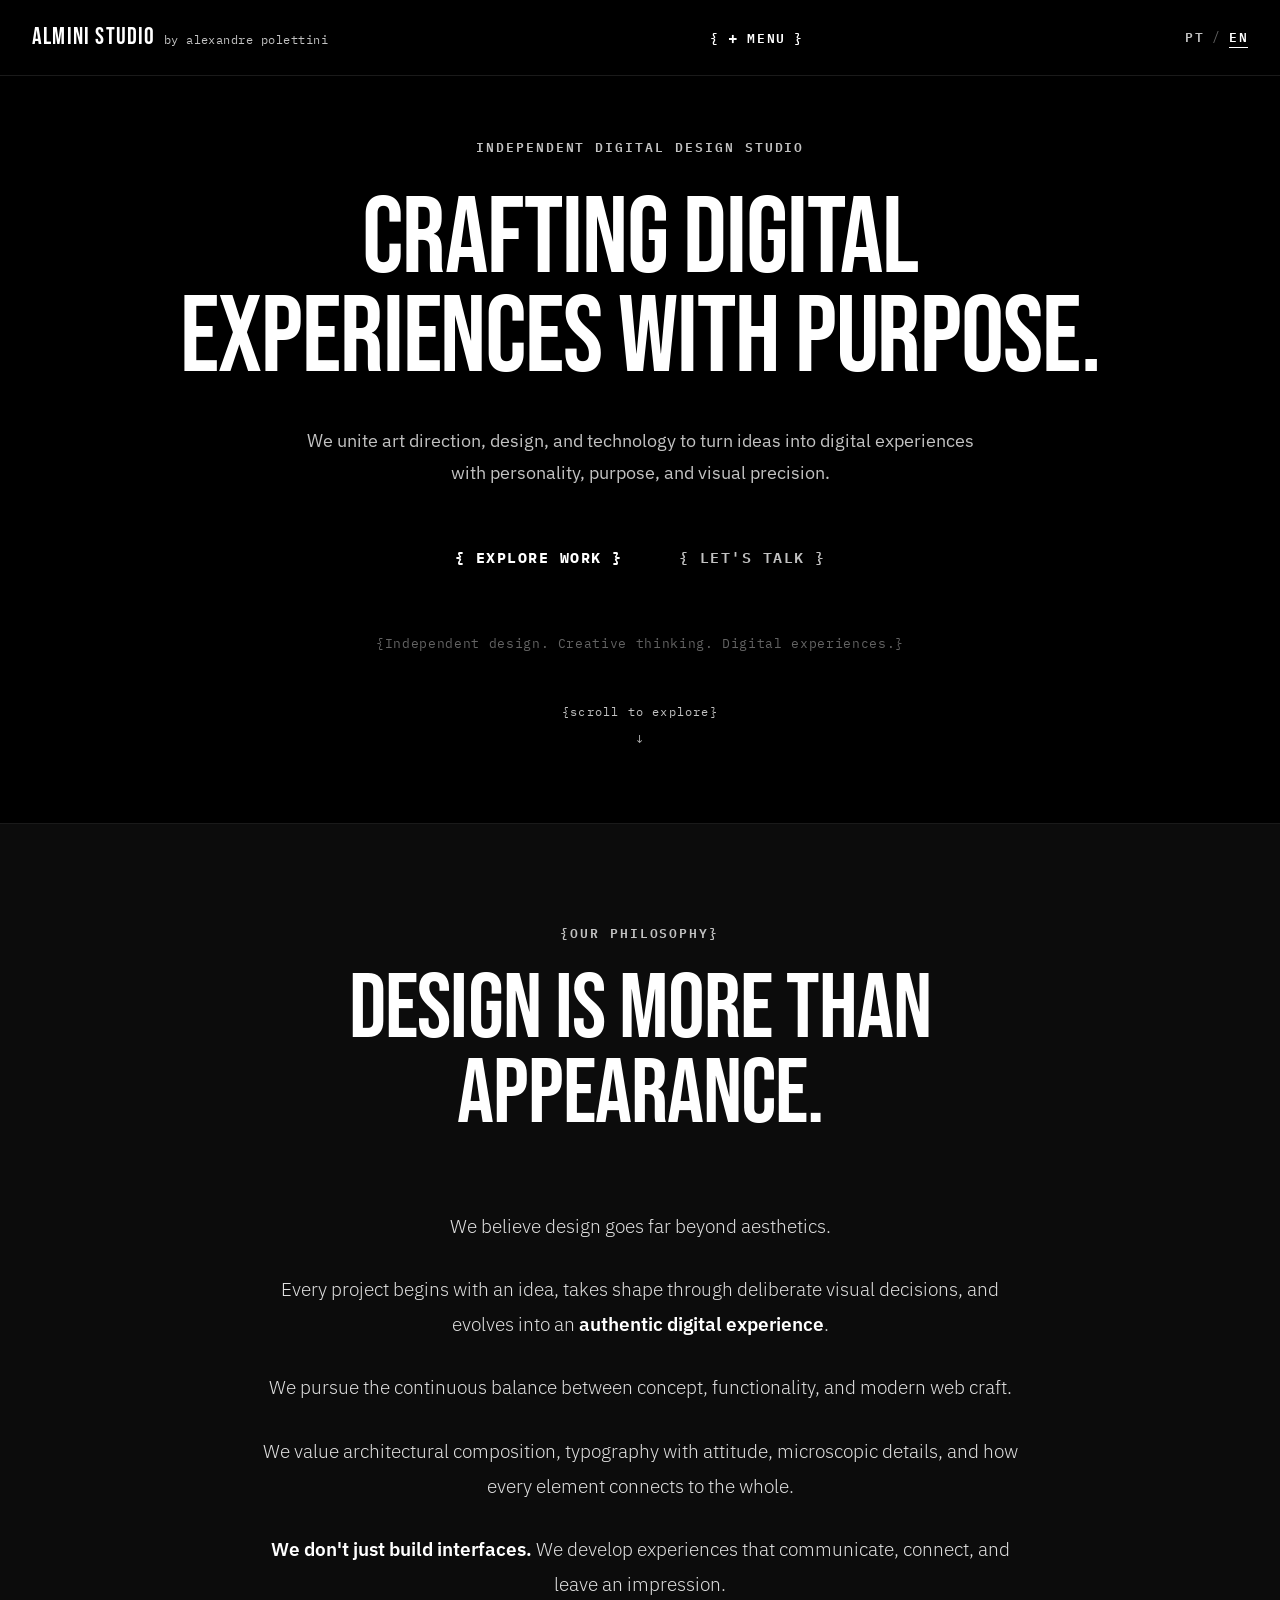
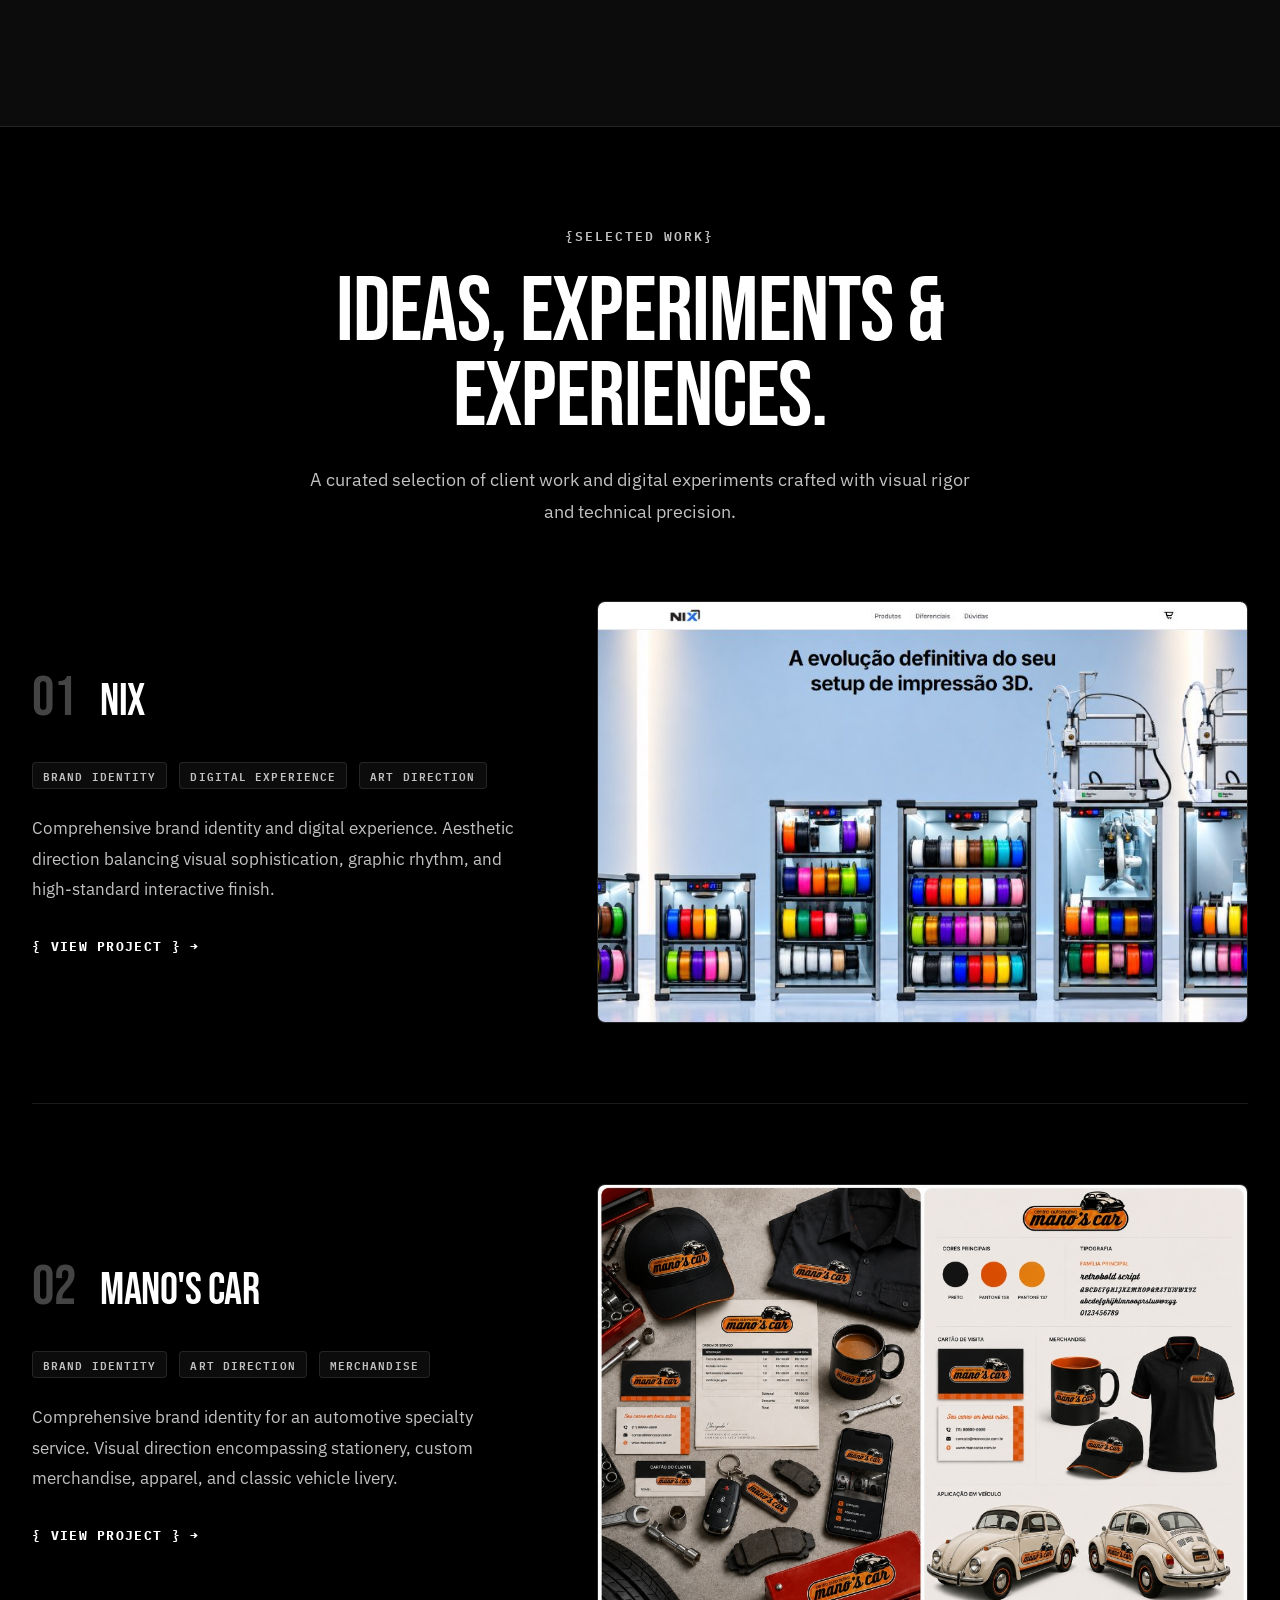
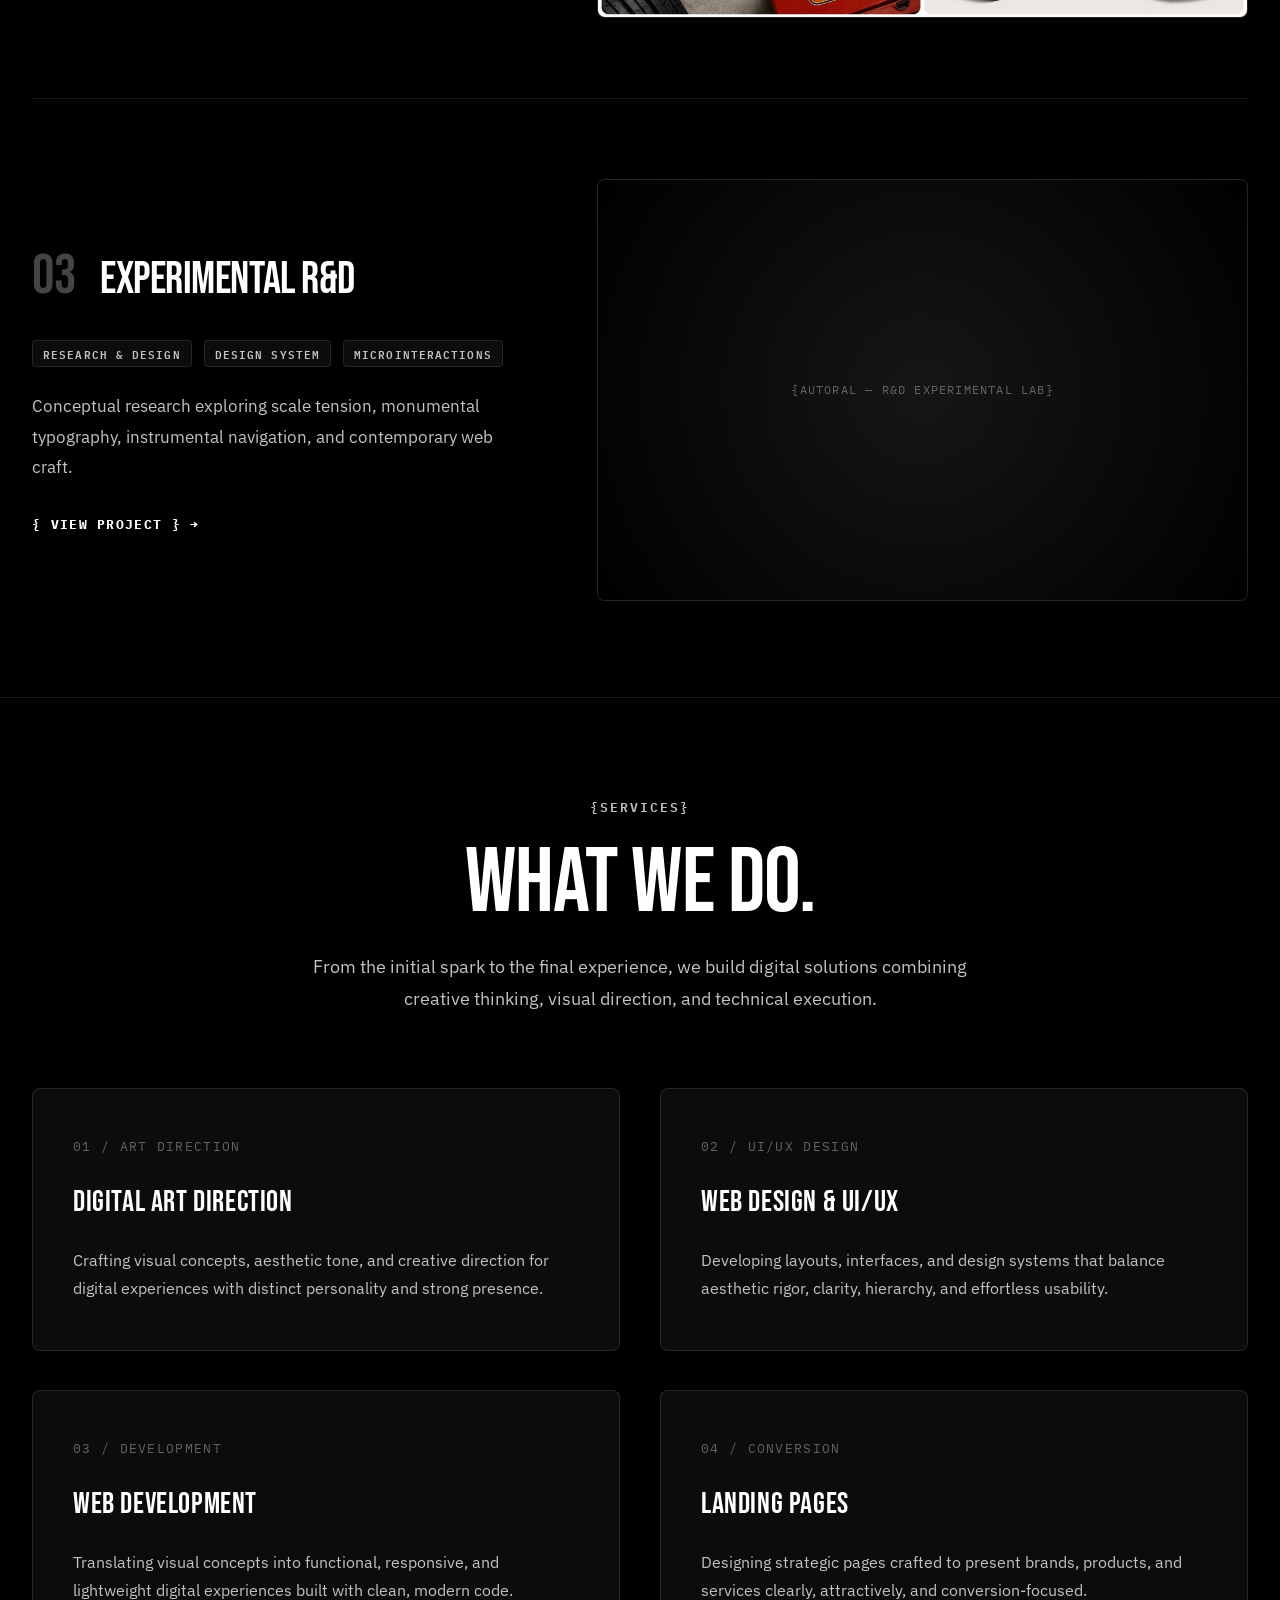
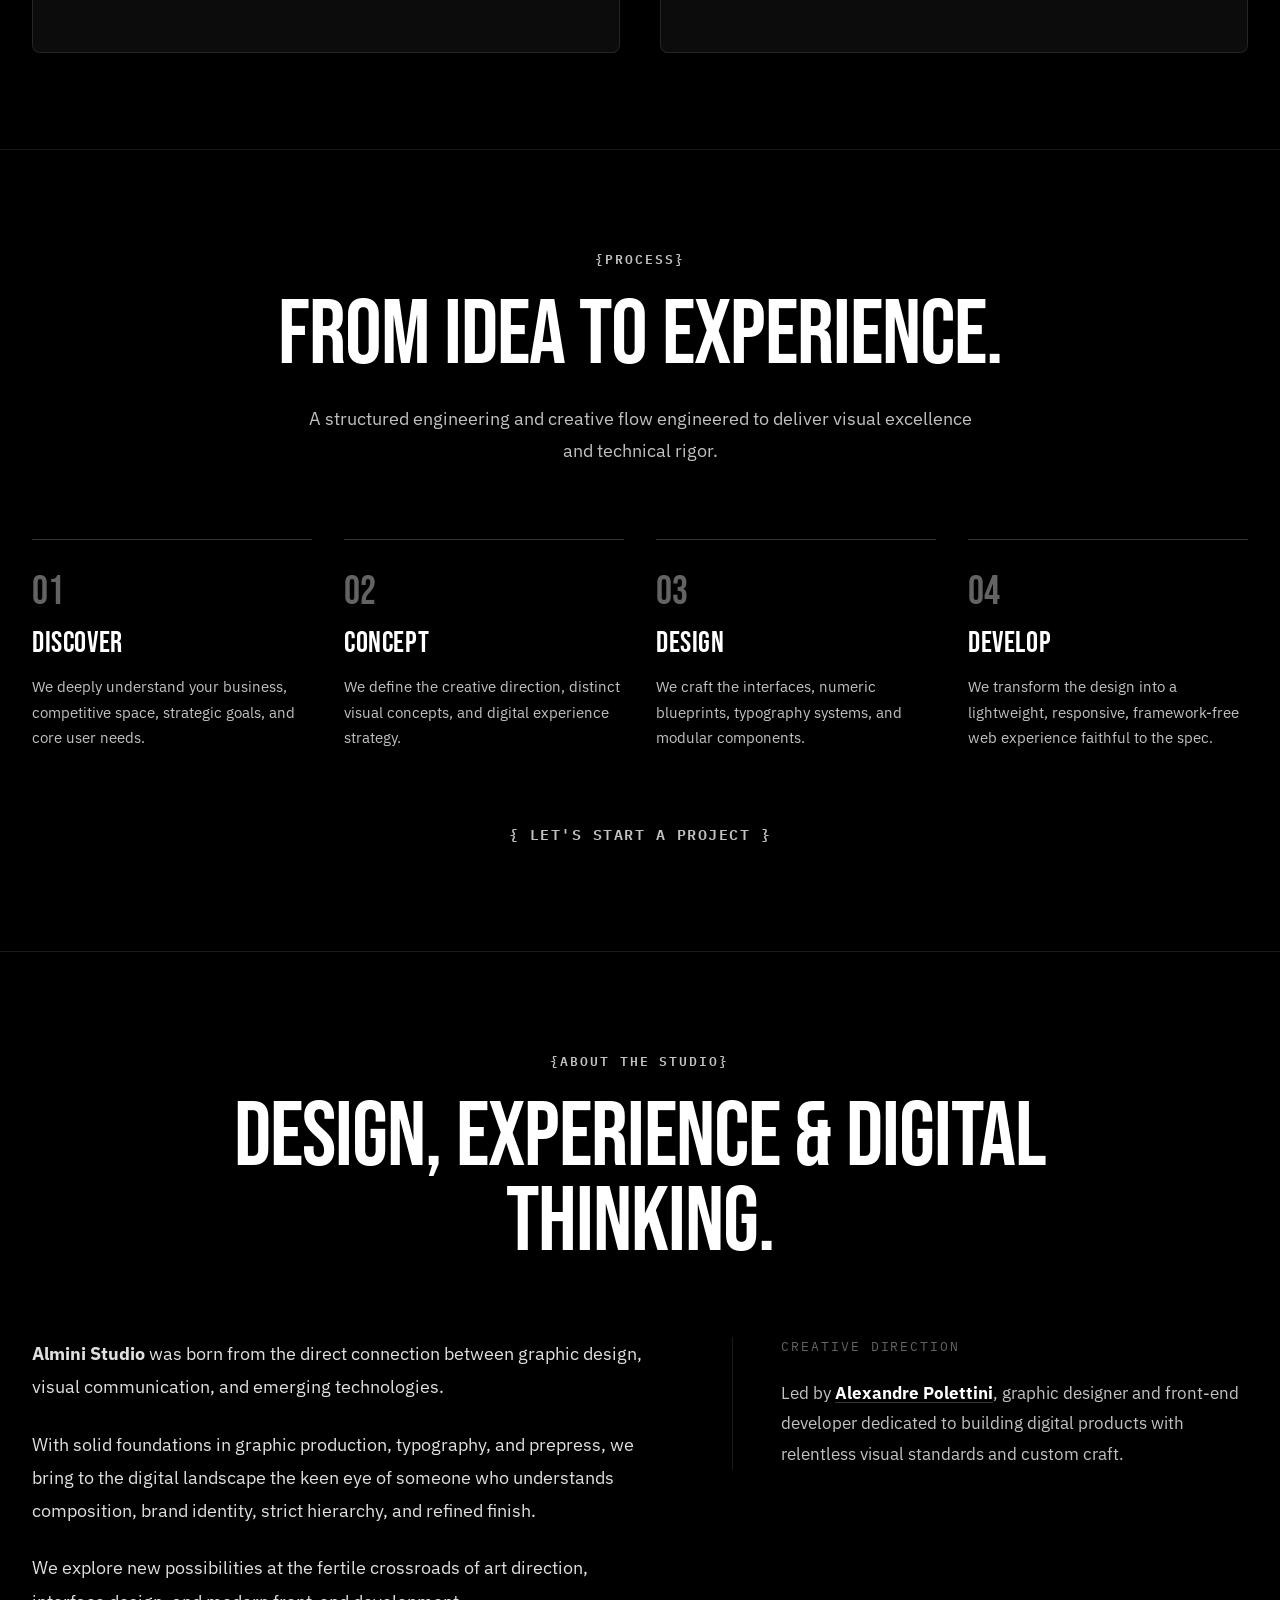
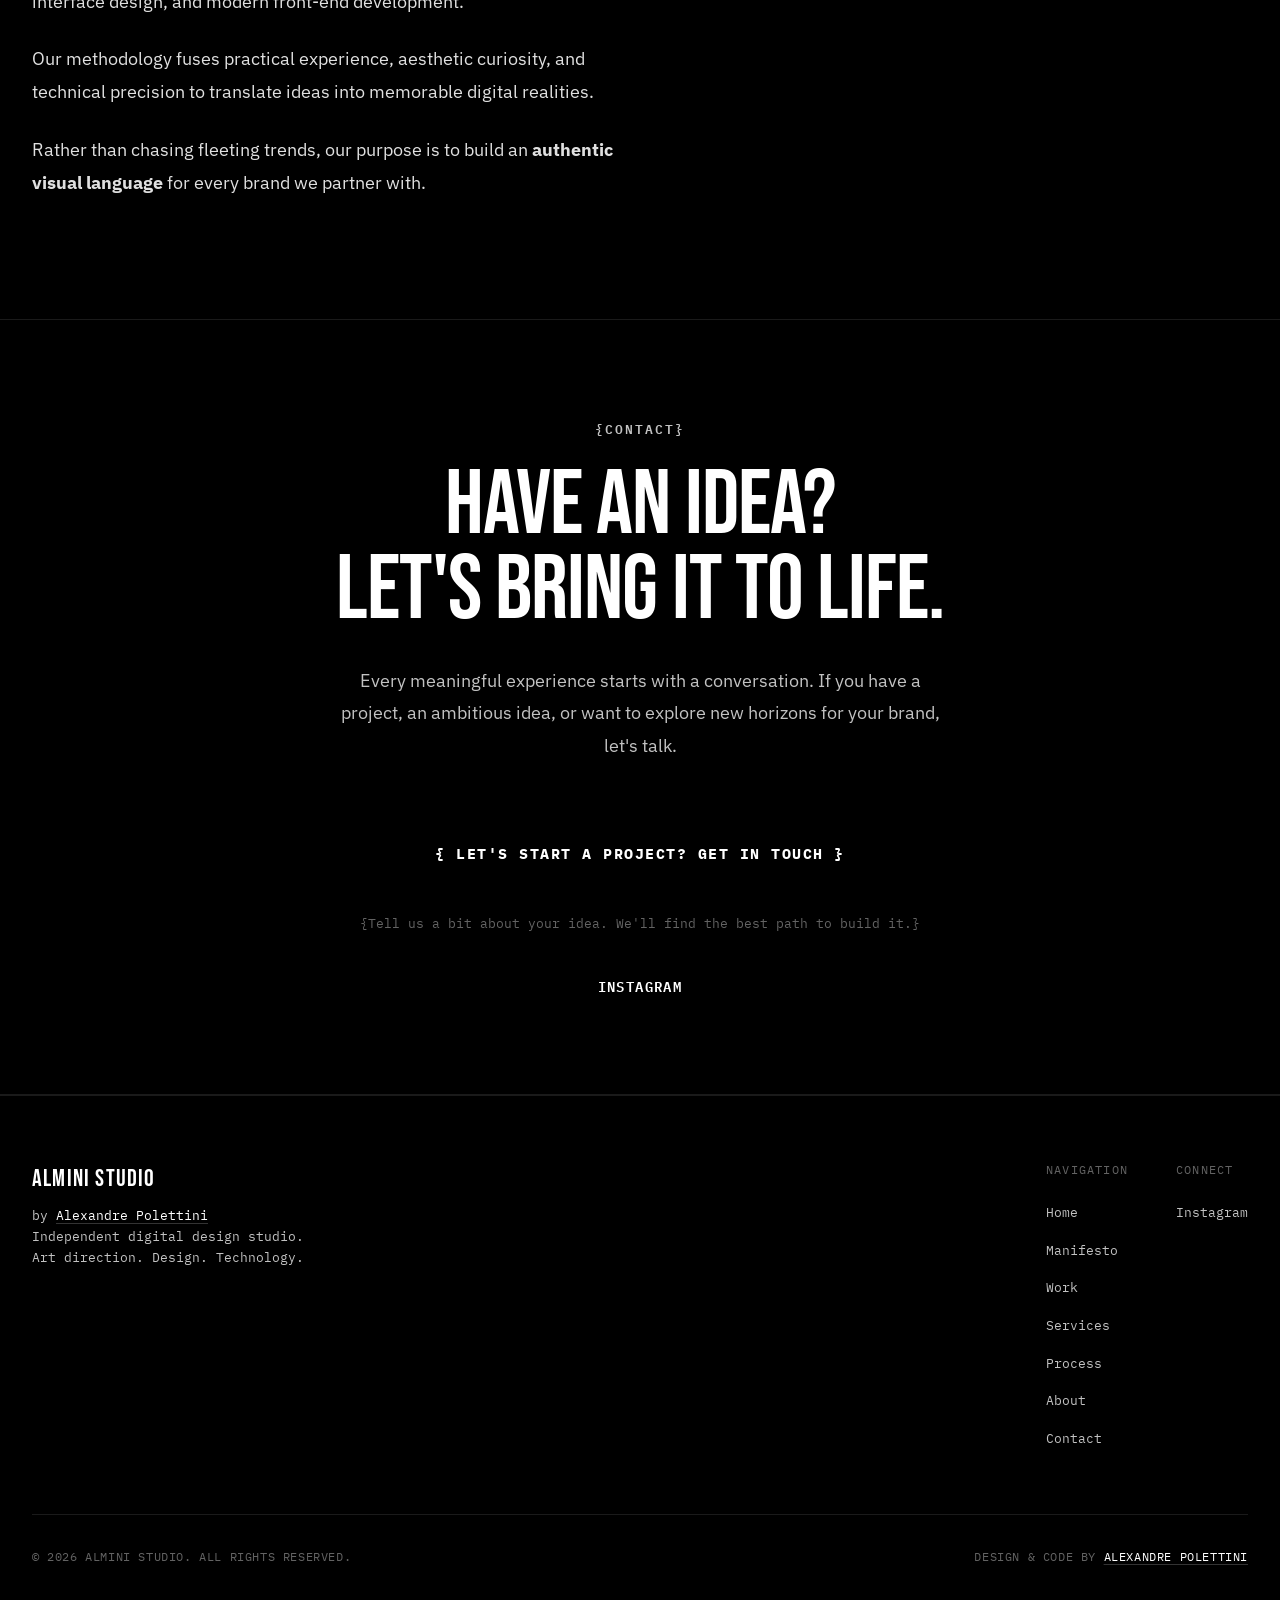
==== index.html @ 05fa4b06 "feat: complete editorial build, art direction refinements, and audit reports" ====
<!DOCTYPE html>
<html lang="pt-BR">

<head>
  <meta charset="UTF-8" />
  <meta name="viewport" content="width=device-width, initial-scale=1.0" />
  <title>ALMINI STUDIO by alexandre polettini</title>

  <!-- Fallback instantâneo caso JS esteja desativado -->
  <noscript>
    <meta http-equiv="refresh" content="0; url=./pt/" />
  </noscript>

  <!-- Roteador de Entrada Inteligente (Vanilla JS) -->
  <script>
    (function () {
      try {
        var savedLang = localStorage.getItem('almini_lang');
        if (savedLang === 'en') {
          window.location.replace('./en/');
          return;
        } else if (savedLang === 'pt') {
          window.location.replace('./pt/');
          return;
        }

        // Primeiro acesso: verifica idioma do navegador
        var browserLang = (navigator.language || navigator.userLanguage || '').toLowerCase();
        if (browserLang.indexOf('en') === 0) {
          window.location.replace('./en/');
        } else {
          // Padrão obrigatório: pt-BR
          window.location.replace('./pt/');
        }
      } catch (e) {
        window.location.replace('./pt/');
      }
    })();
  </script>

  <style>
    body {
      background-color: #000000;
      color: #ffffff;
      font-family: -apple-system, BlinkMacSystemFont, "Segoe UI", Roboto, sans-serif;
      display: flex;
      flex-direction: column;
      align-items: center;
      justify-content: center;
      min-height: 100vh;
      margin: 0;
      text-align: center;
    }

    a {
      color: #c2c2c2;
      text-decoration: none;
      margin: 0 10px;
      font-size: 0.875rem;
      border: 1px solid rgba(255, 255, 255, 0.2);
      padding: 8px 16px;
      border-radius: 999px;
    }

    a:hover {
      color: #ffffff;
      border-color: #ffffff;
    }
  </style>
</head>

<body>
  <h1>ALMINI STUDIO by alexandre polettini</h1>
  <p>Redirecionando para / Redirecting to ALMINI STUDIO...</p>
  <p>
    <a href="./pt/">Versão em Português</a>
    <a href="./en/">English Version</a>
  </p>
</body>

</html>
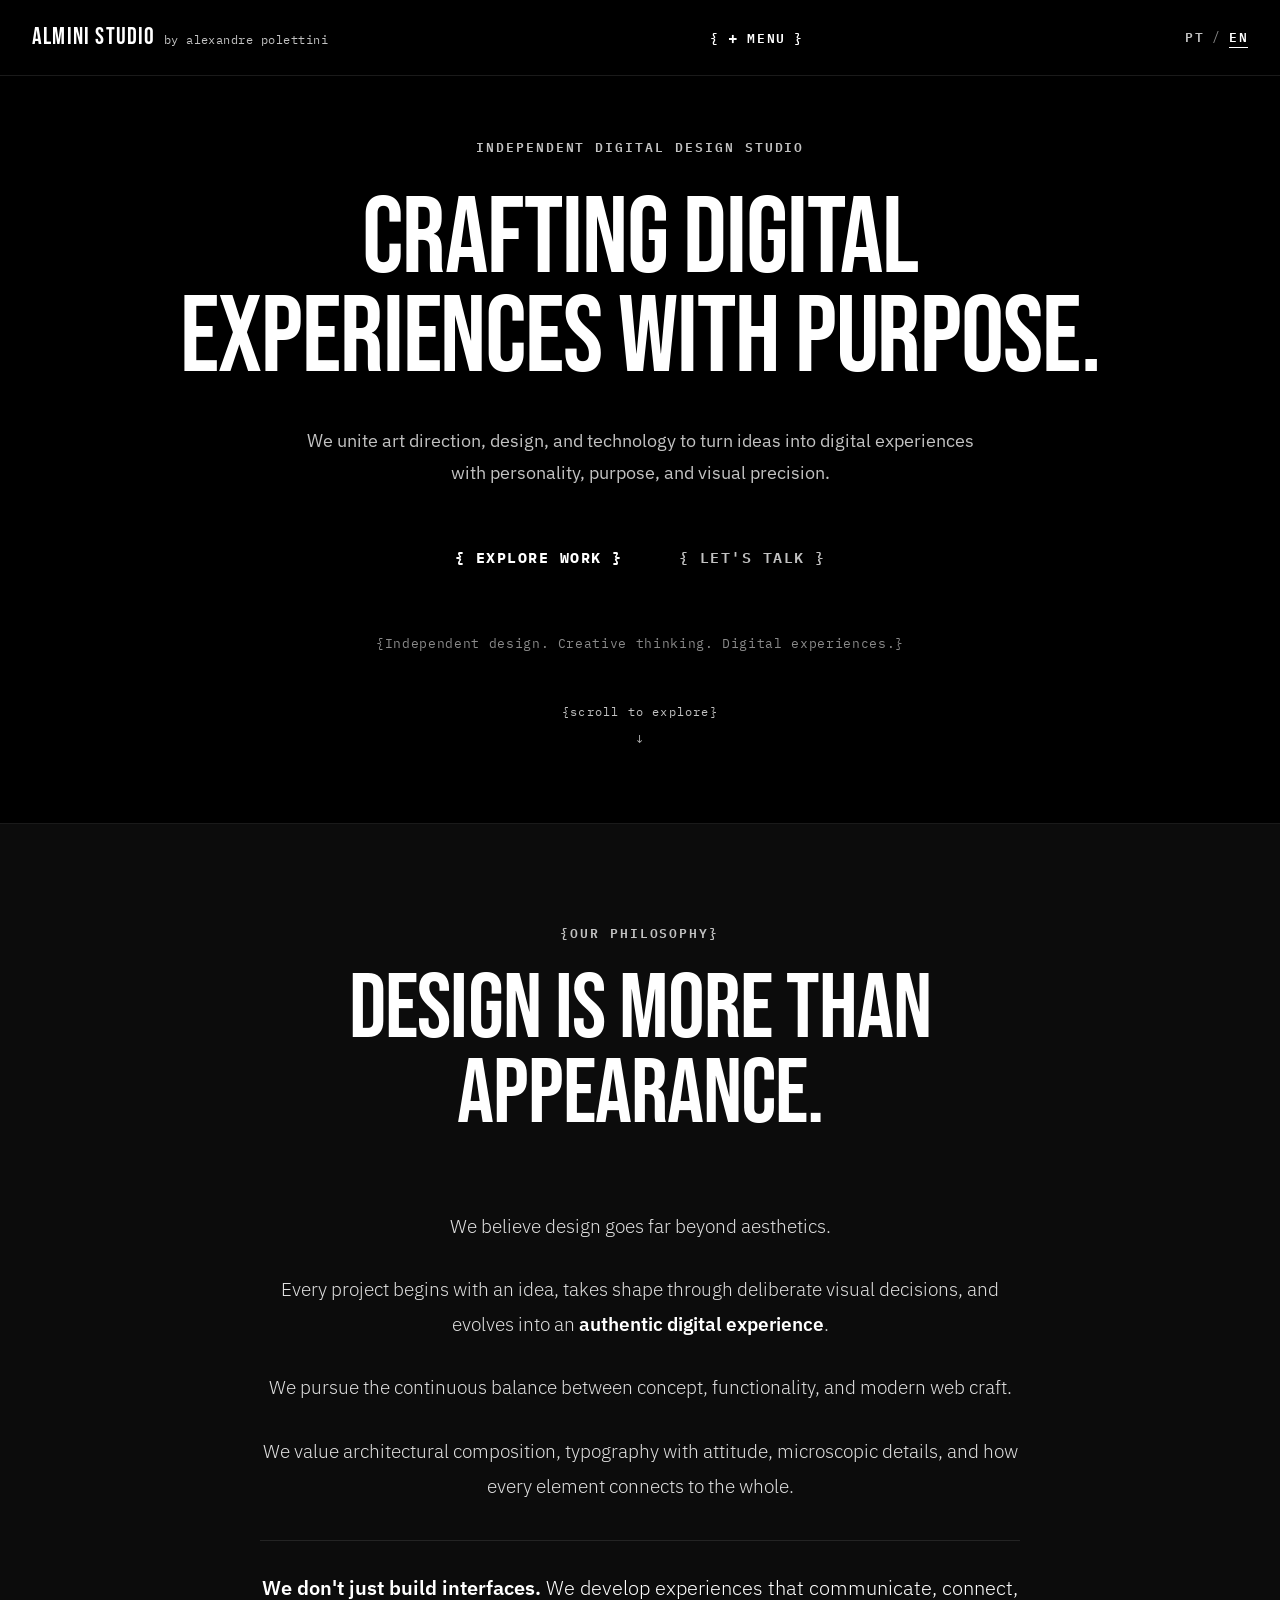
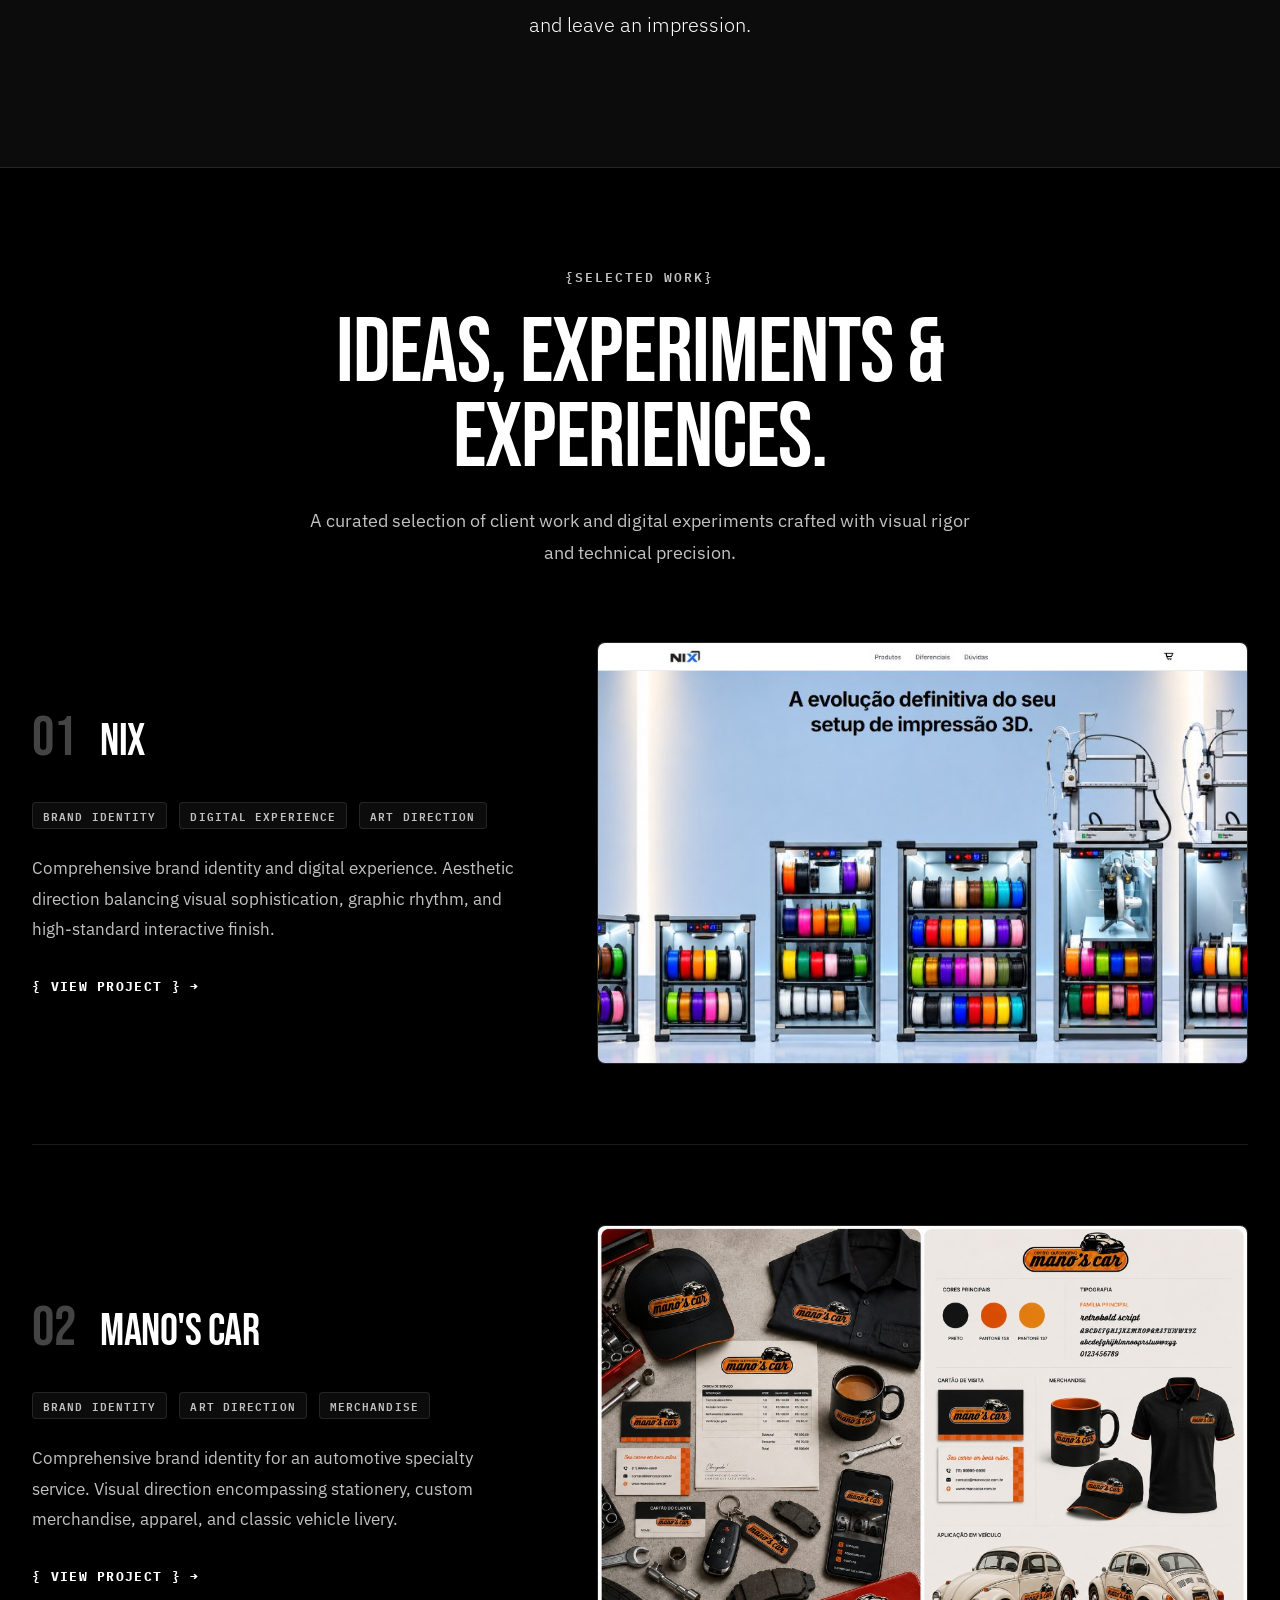
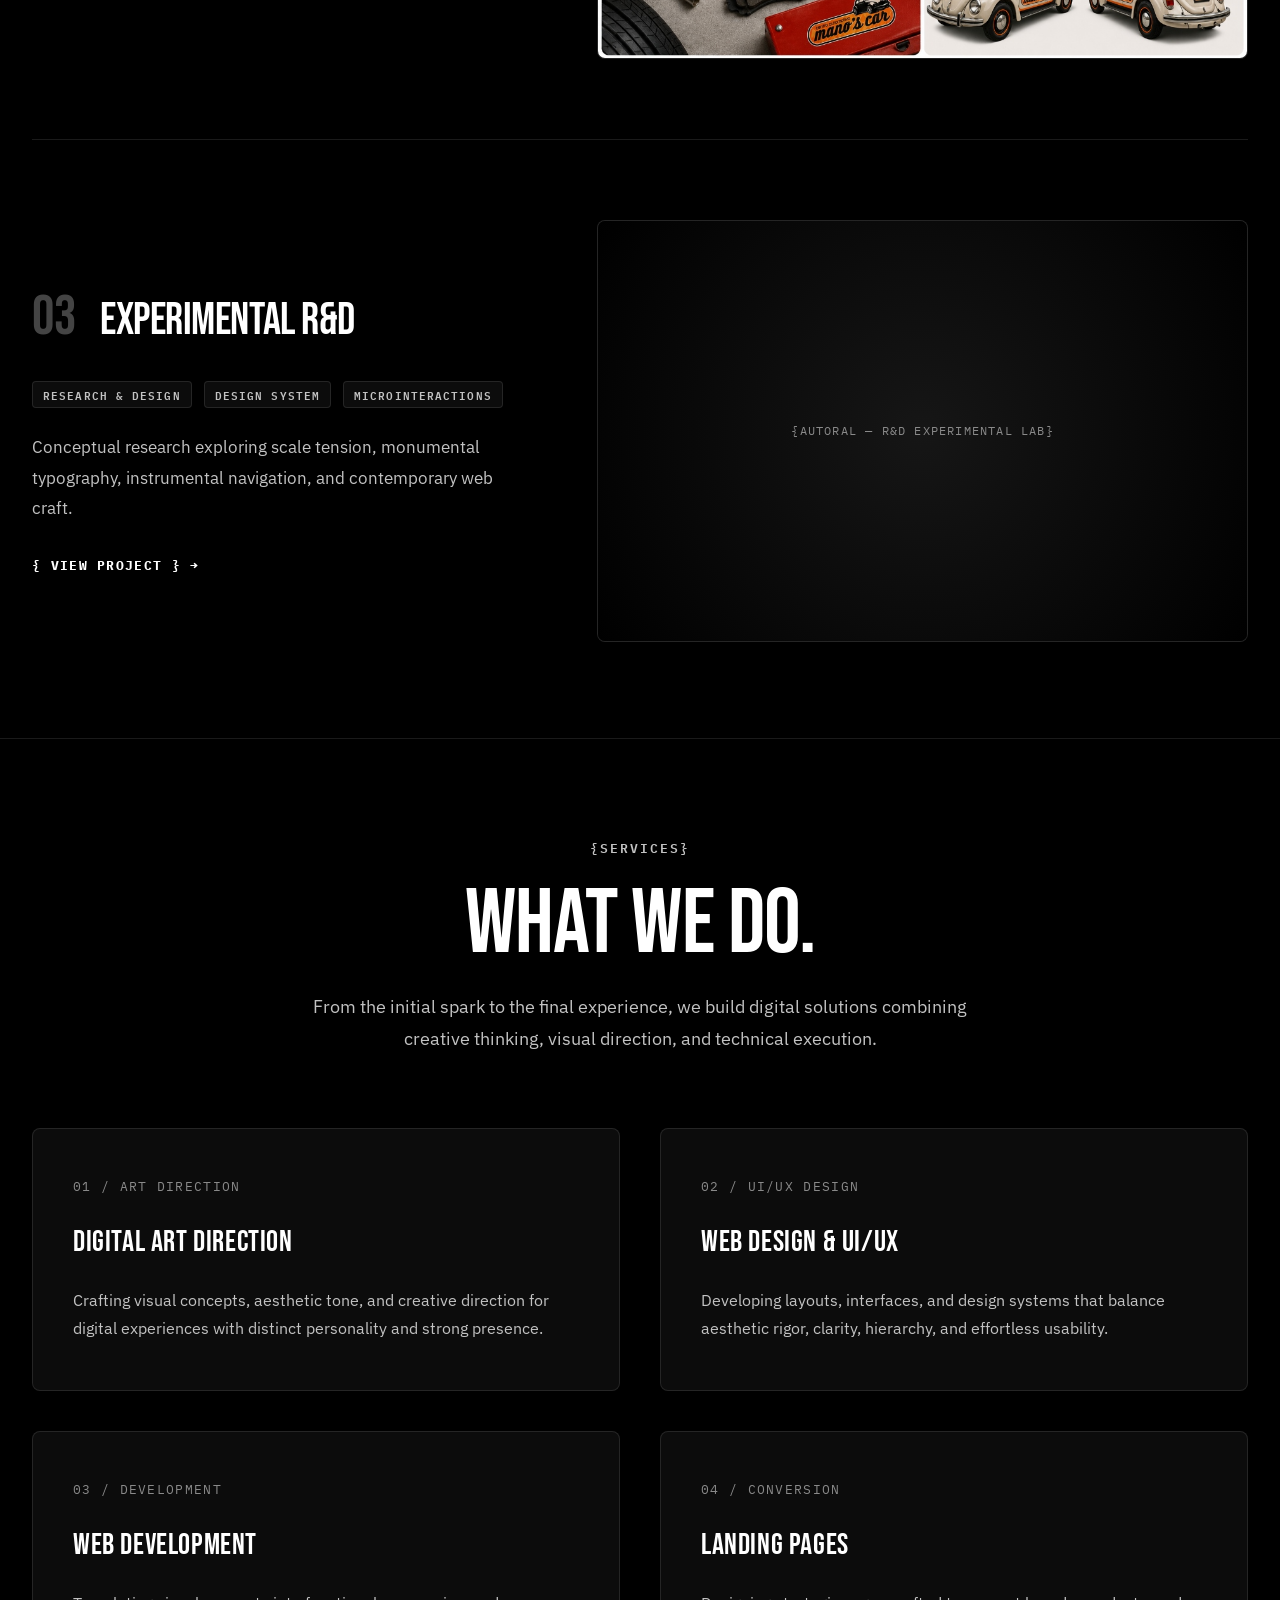
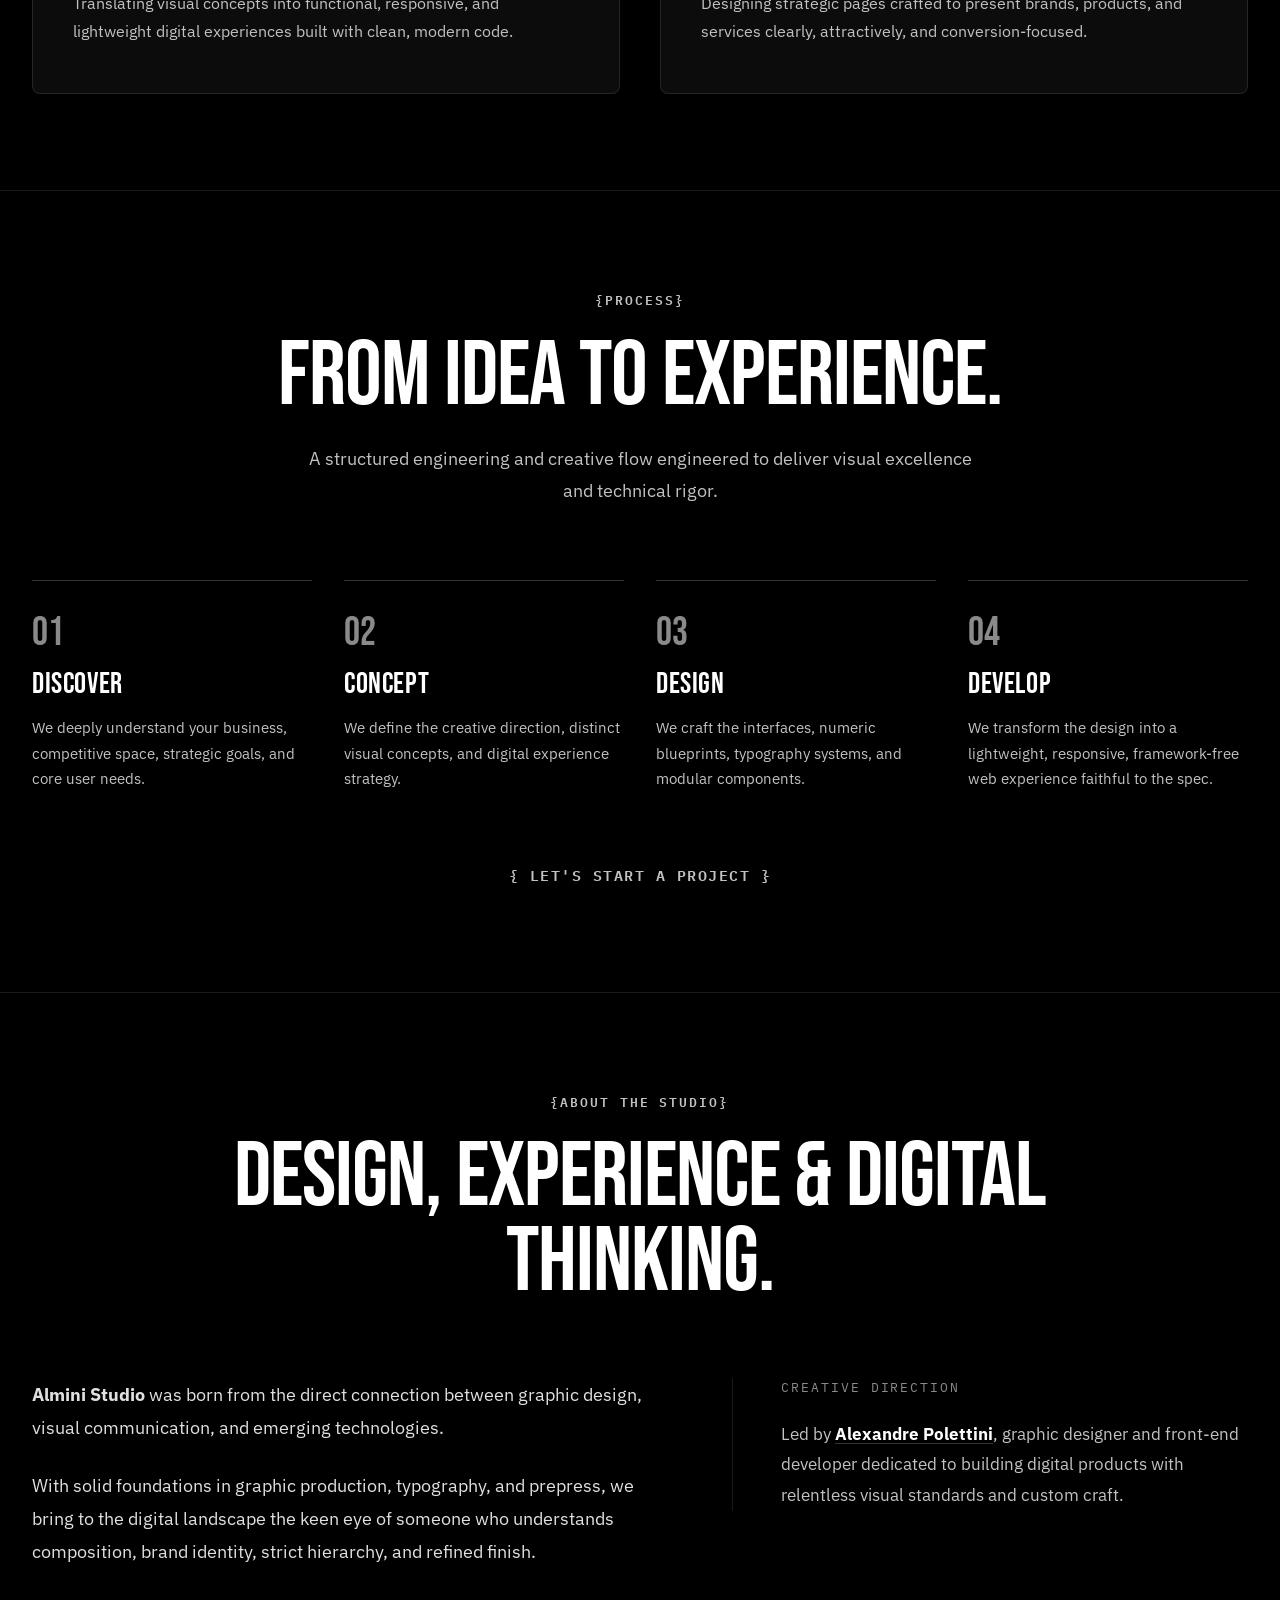
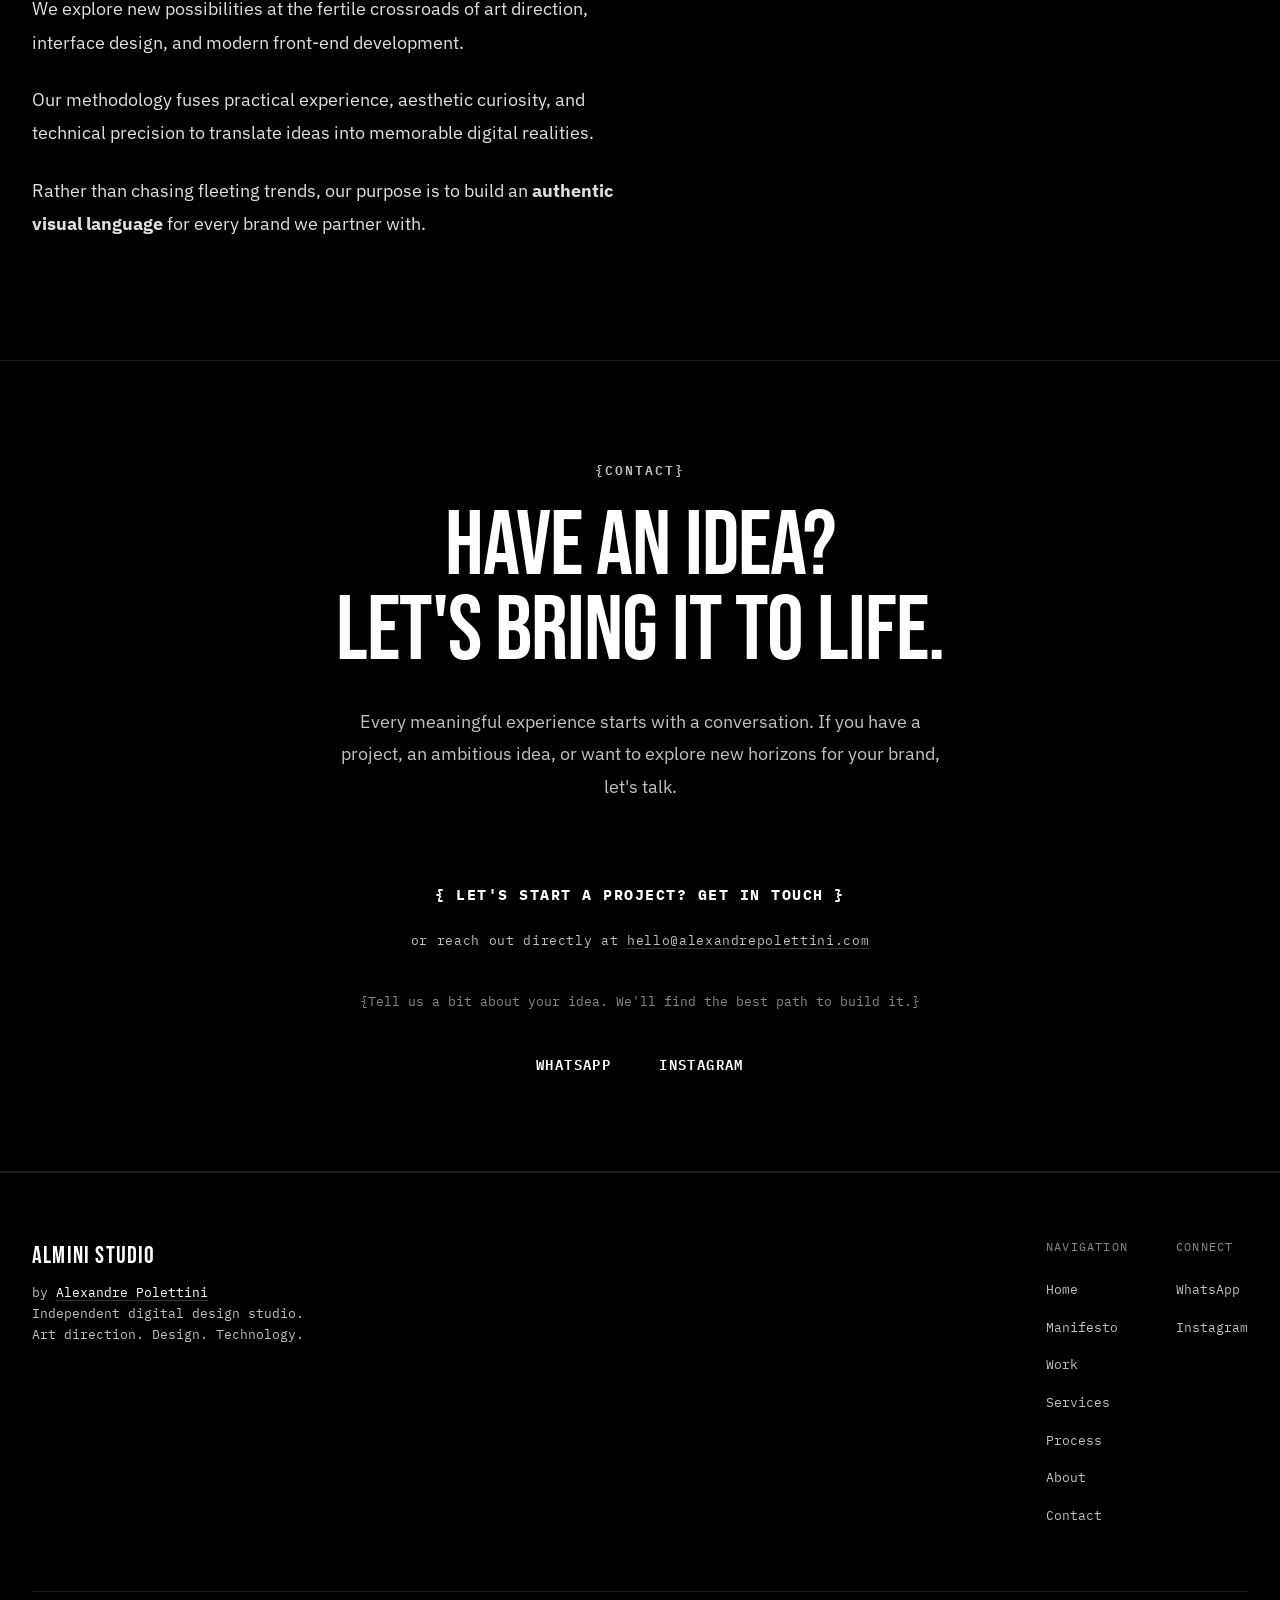
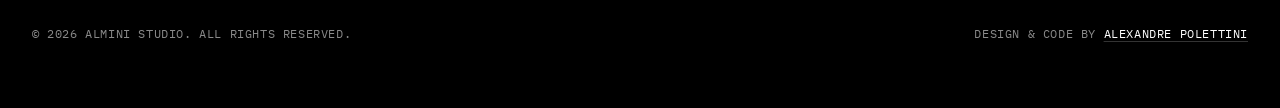
==== commit 66d741ed: "feat(polish-ship): apply P1 & P2 improvements, 404, favicon, polish changelog and delivery handoff" ====
--- a/index.html
+++ b/index.html
@@ -5,6 +5,7 @@
   <meta charset="UTF-8" />
   <meta name="viewport" content="width=device-width, initial-scale=1.0" />
   <title>ALMINI STUDIO by alexandre polettini</title>
+  <link rel="icon" type="image/svg+xml" href="assets/favicon.svg" />
 
   <!-- Fallback instantâneo caso JS esteja desativado -->
   <noscript>
